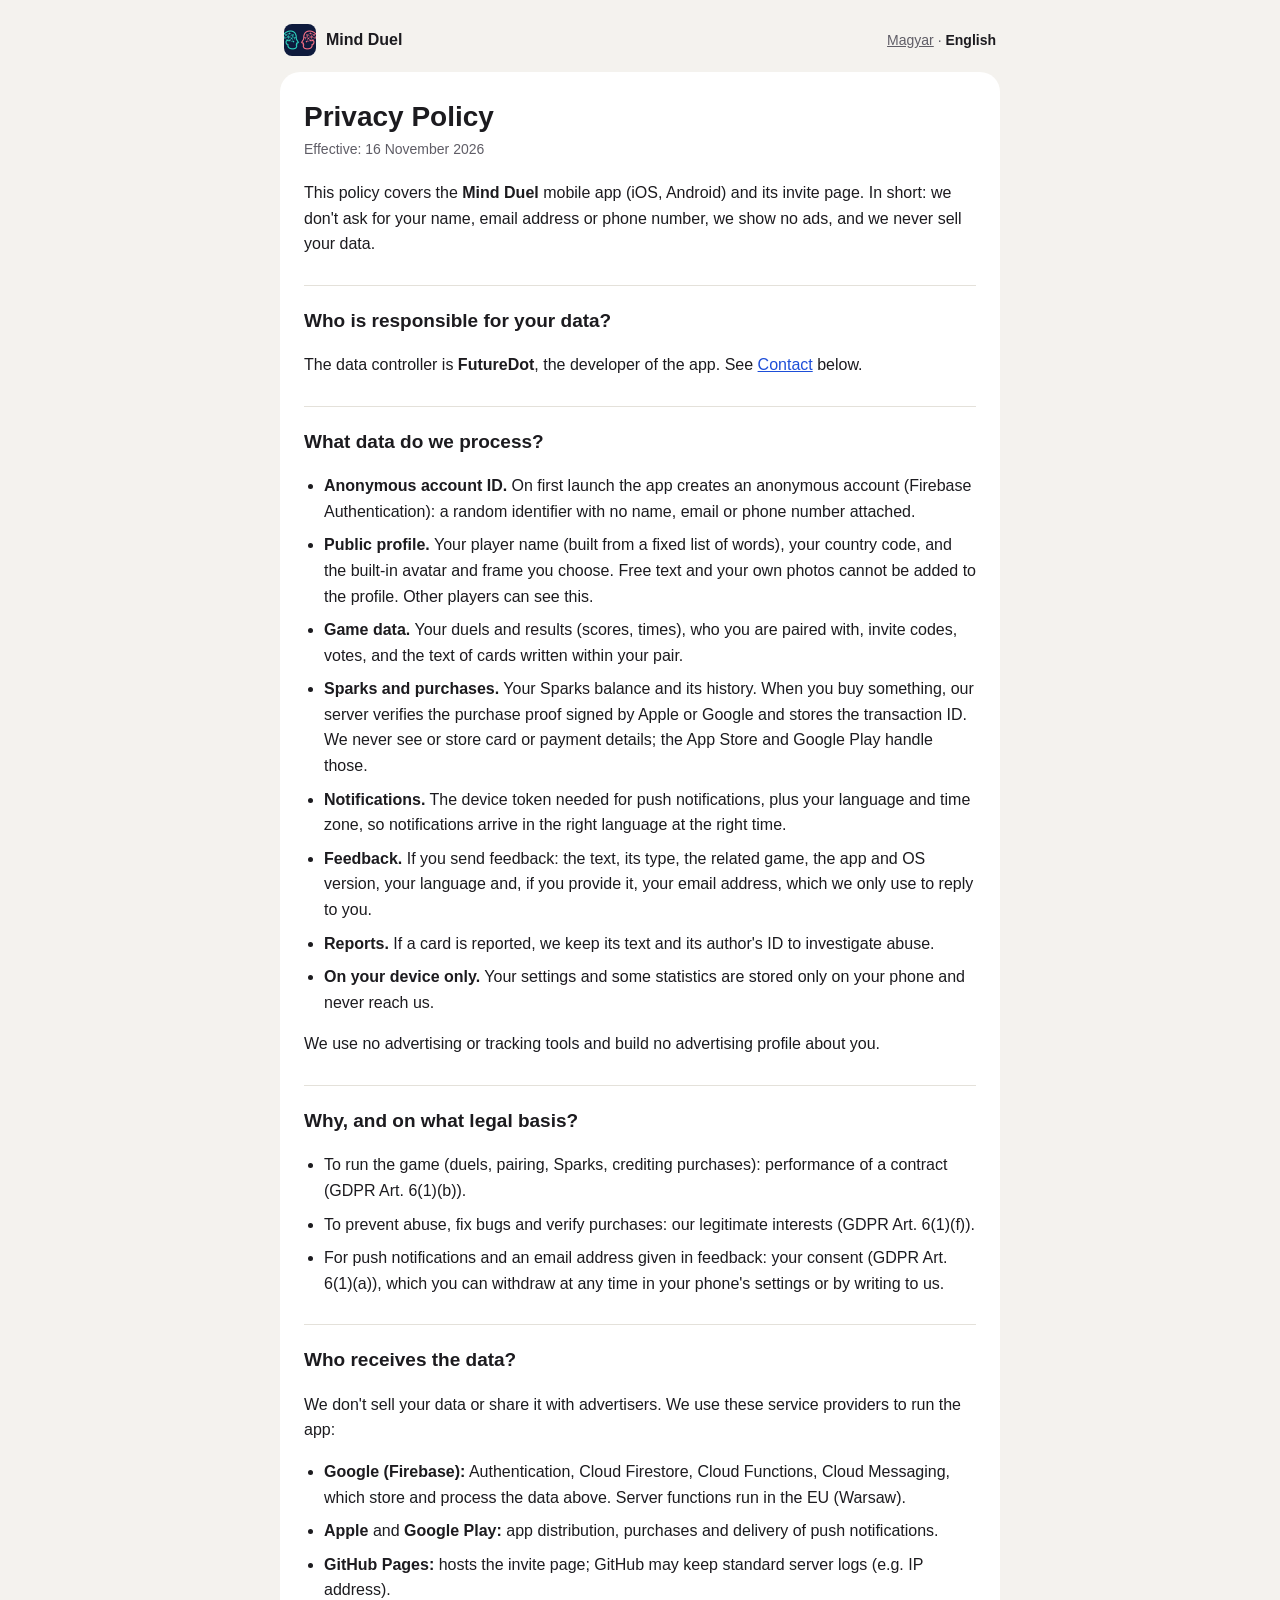
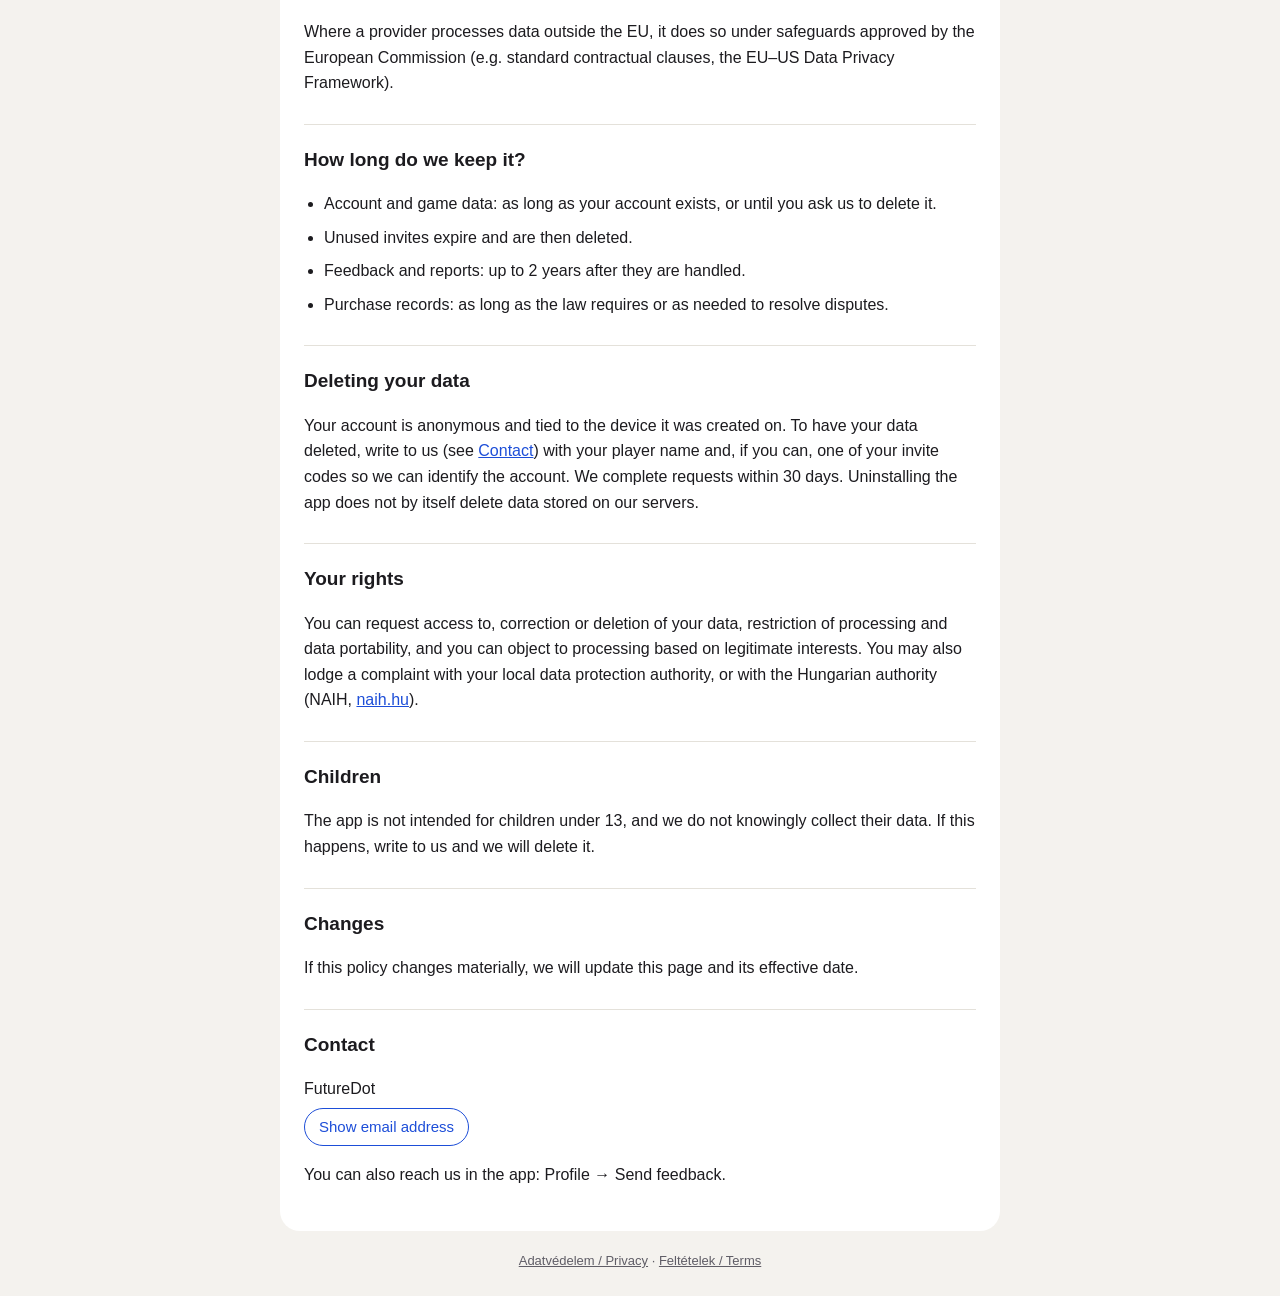
==== privacy/index.html @ 0b428b89 "Adatvédelem és Felhasználási feltételek oldal, footer a meghívón Co-Authored-By: Claude Opus 5.5 <no" ====
<!doctype html>
<html lang="hu">
<head>
<meta charset="utf-8">
<meta name="viewport" content="width=device-width, initial-scale=1">
<title>Mind Duel – Adatvédelem</title>
<meta name="description" content="Mind Duel – adatvédelmi tájékoztató / privacy policy">
<link rel="icon" type="image/png" href="../i/icon.png">
<link rel="stylesheet" href="../legal.css">
</head>
<body>
<nav class="top">
  <a class="brand" href="../i/"><img src="../i/icon.png" alt="">Mind Duel</a>
  <span class="langs"><a href="?lang=hu" data-lang="hu">Magyar</a> · <a href="?lang=en" data-lang="en">English</a></span>
</nav>

<article lang="hu">
<h1>Adatvédelmi tájékoztató</h1>
<p class="date">Hatályos: 2026. november 16.</p>

<p>Ez a tájékoztató a <strong>Mind Duel</strong> mobilalkalmazásra (iOS, Android) és a hozzá tartozó meghívóoldalra
vonatkozik. Röviden: nem kérünk tőled nevet, e-mail-címet vagy telefonszámot, nem mutatunk reklámot, és nem adjuk el
az adataidat.</p>

<h2>Ki kezeli az adataidat?</h2>
<p>Az adatkezelő a <strong>FutureDot</strong>, az alkalmazás fejlesztője. Elérhetőség: lásd lent, a
<a href="#kapcsolat">Kapcsolat</a> résznél.</p>

<h2>Milyen adatokat kezelünk?</h2>
<ul>
  <li><strong>Névtelen fiókazonosító.</strong> Az első indításkor az app egy névtelen fiókot hoz létre (Firebase
    Authentication). Ez egy véletlenszerű azonosító, nem tartozik hozzá név, e-mail-cím vagy telefonszám.</li>
  <li><strong>Nyilvános profil.</strong> Az előre megadott szavakból összeállított játékosneved, az országkódod, valamint
    a választott beépített profilképed és kereted. Szabad szöveget vagy saját fényképet a profilba nem lehet
    feltölteni. Ezt a többi játékos is láthatja.</li>
  <li><strong>Játékadatok.</strong> A párbajaid és eredményeid (pontszám, idő), az, hogy kivel alkottok párt, a
    meghívókódok, a szavazatok, valamint a párotokon belül írt kártyák szövege.</li>
  <li><strong>Szikra és vásárlások.</strong> A Szikra-egyenleged és annak változásai. Vásárláskor az Apple vagy a Google
    által aláírt vásárlási igazolást a szerverünk ellenőrzi, és eltároljuk a tranzakció azonosítóját. Bankkártya- vagy
    fizetési adatokat nem látunk és nem tárolunk, ezeket az App Store, illetve a Google Play kezeli.</li>
  <li><strong>Értesítések.</strong> A push-értesítésekhez szükséges eszköztoken, valamint a nyelved és az időzónád, hogy
    az értesítések a megfelelő nyelven és időben érkezzenek.</li>
  <li><strong>Visszajelzés.</strong> Ha visszajelzést küldesz: a szöveg, a típusa, az érintett játék, az app és a
    telefonod operációs rendszerének verziója, a nyelv, és ha megadod, az e-mail-címed. Az e-mail-címet csak arra
    használjuk, hogy válaszoljunk.</li>
  <li><strong>Bejelentések.</strong> Ha egy kártyát bejelentenek, a kártya szövegét és szerzőjének azonosítóját a
    visszaélések kivizsgálásához megőrizzük.</li>
  <li><strong>Csak a készülékeden.</strong> A beállításaid és egyes statisztikák csak a telefonodon tárolódnak, hozzánk
    nem jutnak el.</li>
</ul>
<p>Nem használunk reklám- vagy követő eszközöket, és nem készítünk rólad hirdetési profilt.</p>

<h2>Miért és milyen jogalapon?</h2>
<ul>
  <li>A játék működtetéséhez (párbajok, párosítás, Szikra, vásárlások jóváírása): a szolgáltatás nyújtása, vagyis a
    szerződés teljesítése (GDPR 6. cikk (1) b)).</li>
  <li>A visszaélések kiszűréséhez, a hibakereséshez és a vásárlások ellenőrzéséhez: jogos érdekünk (GDPR 6. cikk
    (1) f)).</li>
  <li>A push-értesítésekhez és a visszajelzésben megadott e-mail-címhez: a hozzájárulásod (GDPR 6. cikk (1) a)), amelyet
    bármikor visszavonhatsz a telefonod beállításaiban, illetve nekünk írva.</li>
</ul>

<h2>Kik kapják meg az adatokat?</h2>
<p>Az adatokat nem adjuk el és nem adjuk tovább hirdetőknek. A működéshez az alábbi szolgáltatókat vesszük igénybe:</p>
<ul>
  <li><strong>Google (Firebase):</strong> Authentication, Cloud Firestore, Cloud Functions, Cloud Messaging. Ezek tárolják
    és dolgozzák fel a fenti adatokat. A szerveroldali funkciók az EU-ban (Varsó) futnak.</li>
  <li><strong>Apple</strong> és <strong>Google Play:</strong> az app terjesztése, a vásárlások és a push-értesítések
    kézbesítése.</li>
  <li><strong>GitHub Pages:</strong> a meghívóoldal kiszolgálása. A GitHub a szokásos szervernaplókat (pl. IP-cím)
    rögzítheti.</li>
</ul>
<p>Ha valamelyik szolgáltató az EU-n kívül is kezel adatot, az az Európai Bizottság által elfogadott garanciák
(pl. általános szerződési feltételek, EU–USA adatvédelmi keret) alapján történik.</p>

<h2>Meddig őrizzük?</h2>
<ul>
  <li>A fiók- és játékadatokat addig, amíg a fiókod létezik, vagy amíg nem kéred a törlésüket.</li>
  <li>A fel nem használt meghívók lejárnak, majd törlődnek.</li>
  <li>A visszajelzéseket és a bejelentéseket a feldolgozásuk után legfeljebb 2 évig.</li>
  <li>A vásárlások nyilvántartását addig, ameddig jogszabály előírja, illetve a viták rendezéséhez szükséges.</li>
</ul>

<h2>Az adataid törlése</h2>
<p>A fiók névtelen, és ahhoz a készülékhez tartozik, amelyen létrejött. Ha törölni szeretnéd az adataidat, írj nekünk
(lásd <a href="#kapcsolat">Kapcsolat</a>). Add meg a játékosnevedet, és ha tudod, egy meghívókódodat, hogy
azonosíthassuk a fiókot. A kérést 30 napon belül teljesítjük. Az app eltávolítása önmagában nem törli a szerveren
tárolt adatokat.</p>

<h2>Jogaid</h2>
<p>Kérheted az adataidhoz való hozzáférést, azok helyesbítését, törlését, kezelésük korlátozását, az adathordozhatóságot,
és tiltakozhatsz a jogos érdeken alapuló adatkezelés ellen. Ha úgy érzed, hogy megsértettük a jogaidat, panaszt tehetsz
a Nemzeti Adatvédelmi és Információszabadság Hatóságnál (NAIH, <a href="https://naih.hu">naih.hu</a>) vagy a
lakóhelyed szerinti adatvédelmi hatóságnál.</p>

<h2>Gyermekek</h2>
<p>Az app nem 13 év alatti gyermekeknek készült, és tudatosan nem gyűjtünk tőlük adatot. Ha mégis így történt, írj nekünk,
és töröljük.</p>

<h2>Változások</h2>
<p>Ha a tájékoztató lényegesen változik, azt ezen az oldalon jelezzük, és frissítjük a hatálybalépés dátumát.</p>

<h2 id="kapcsolat">Kapcsolat</h2>
<p>FutureDot<br><span class="mail"><button type="button" class="reveal">E-mail-cím megjelenítése</button></span></p>
<p>Az appban is írhatsz nekünk: Profil → Visszajelzés.</p>
</article>

<article lang="en" hidden>
<h1>Privacy Policy</h1>
<p class="date">Effective: 16 November 2026</p>

<p>This policy covers the <strong>Mind Duel</strong> mobile app (iOS, Android) and its invite page. In short: we don't ask
for your name, email address or phone number, we show no ads, and we never sell your data.</p>

<h2>Who is responsible for your data?</h2>
<p>The data controller is <strong>FutureDot</strong>, the developer of the app. See <a href="#contact">Contact</a>
below.</p>

<h2>What data do we process?</h2>
<ul>
  <li><strong>Anonymous account ID.</strong> On first launch the app creates an anonymous account (Firebase
    Authentication): a random identifier with no name, email or phone number attached.</li>
  <li><strong>Public profile.</strong> Your player name (built from a fixed list of words), your country code, and the
    built-in avatar and frame you choose. Free text and your own photos cannot be added to the profile. Other players can
    see this.</li>
  <li><strong>Game data.</strong> Your duels and results (scores, times), who you are paired with, invite codes, votes,
    and the text of cards written within your pair.</li>
  <li><strong>Sparks and purchases.</strong> Your Sparks balance and its history. When you buy something, our server
    verifies the purchase proof signed by Apple or Google and stores the transaction ID. We never see or store card or
    payment details; the App Store and Google Play handle those.</li>
  <li><strong>Notifications.</strong> The device token needed for push notifications, plus your language and time zone,
    so notifications arrive in the right language at the right time.</li>
  <li><strong>Feedback.</strong> If you send feedback: the text, its type, the related game, the app and OS version, your
    language and, if you provide it, your email address, which we only use to reply to you.</li>
  <li><strong>Reports.</strong> If a card is reported, we keep its text and its author's ID to investigate abuse.</li>
  <li><strong>On your device only.</strong> Your settings and some statistics are stored only on your phone and never
    reach us.</li>
</ul>
<p>We use no advertising or tracking tools and build no advertising profile about you.</p>

<h2>Why, and on what legal basis?</h2>
<ul>
  <li>To run the game (duels, pairing, Sparks, crediting purchases): performance of a contract (GDPR Art. 6(1)(b)).</li>
  <li>To prevent abuse, fix bugs and verify purchases: our legitimate interests (GDPR Art. 6(1)(f)).</li>
  <li>For push notifications and an email address given in feedback: your consent (GDPR Art. 6(1)(a)), which you can
    withdraw at any time in your phone's settings or by writing to us.</li>
</ul>

<h2>Who receives the data?</h2>
<p>We don't sell your data or share it with advertisers. We use these service providers to run the app:</p>
<ul>
  <li><strong>Google (Firebase):</strong> Authentication, Cloud Firestore, Cloud Functions, Cloud Messaging, which store and
    process the data above. Server functions run in the EU (Warsaw).</li>
  <li><strong>Apple</strong> and <strong>Google Play:</strong> app distribution, purchases and delivery of push
    notifications.</li>
  <li><strong>GitHub Pages:</strong> hosts the invite page; GitHub may keep standard server logs (e.g. IP address).</li>
</ul>
<p>Where a provider processes data outside the EU, it does so under safeguards approved by the European Commission
(e.g. standard contractual clauses, the EU–US Data Privacy Framework).</p>

<h2>How long do we keep it?</h2>
<ul>
  <li>Account and game data: as long as your account exists, or until you ask us to delete it.</li>
  <li>Unused invites expire and are then deleted.</li>
  <li>Feedback and reports: up to 2 years after they are handled.</li>
  <li>Purchase records: as long as the law requires or as needed to resolve disputes.</li>
</ul>

<h2>Deleting your data</h2>
<p>Your account is anonymous and tied to the device it was created on. To have your data deleted, write to us (see
<a href="#contact">Contact</a>) with your player name and, if you can, one of your invite codes so we can identify the
account. We complete requests within 30 days. Uninstalling the app does not by itself delete data stored on our
servers.</p>

<h2>Your rights</h2>
<p>You can request access to, correction or deletion of your data, restriction of processing and data portability, and
you can object to processing based on legitimate interests. You may also lodge a complaint with your local data
protection authority, or with the Hungarian authority (NAIH, <a href="https://naih.hu">naih.hu</a>).</p>

<h2>Children</h2>
<p>The app is not intended for children under 13, and we do not knowingly collect their data. If this happens, write to
us and we will delete it.</p>

<h2>Changes</h2>
<p>If this policy changes materially, we will update this page and its effective date.</p>

<h2 id="contact">Contact</h2>
<p>FutureDot<br><span class="mail"><button type="button" class="reveal">Show email address</button></span></p>
<p>You can also reach us in the app: Profile → Send feedback.</p>
</article>

<footer><a href="../privacy/">Adatvédelem / Privacy</a> · <a href="../terms/">Feltételek / Terms</a></footer>
<script src="../legal.js"></script>
</body>
</html>
---- legal.css ----
/* Közös stílus az Adatvédelem és a Feltételek oldalhoz (a meghívóoldal színeivel). */
:root { --bg:#f4f2ee; --card:#fff; --fg:#1c1b1f; --muted:#5f5d66; --accent:#1d4ed8; --line:#e4e1da; }
@media (prefers-color-scheme: dark) {
  :root { --bg:#121214; --card:#1c1c1f; --fg:#ecebf0; --muted:#a9a7b0; --accent:#60a5fa; --line:#2c2c31; }
}
* { box-sizing: border-box; }
body { margin:0; background:var(--bg); color:var(--fg); padding:16px;
       font:16px/1.6 -apple-system, BlinkMacSystemFont, "Segoe UI", Roboto, sans-serif; }
nav.top, article, footer { max-width:720px; margin:0 auto; }
nav.top { display:flex; justify-content:space-between; align-items:center; gap:12px; padding:8px 4px 16px; flex-wrap:wrap; }
.brand { display:flex; align-items:center; gap:10px; font-weight:700; color:var(--fg); text-decoration:none; }
.brand img { width:32px; height:32px; border-radius:8px; }
.langs { font-size:14px; color:var(--muted); }
.langs a { color:var(--muted); }
.langs a.on { color:var(--fg); font-weight:600; text-decoration:none; }
article { background:var(--card); border-radius:20px; padding:28px 24px; }
h1 { font-size:28px; line-height:1.2; margin:0 0 4px; }
h2 { font-size:19px; margin:28px 0 8px; padding-top:20px; border-top:1px solid var(--line); }
.date { color:var(--muted); margin:0 0 20px; font-size:14px; }
p, li { overflow-wrap:anywhere; }
ul { padding-left:20px; }
li { margin-bottom:8px; }
a { color:var(--accent); }
button.reveal { font:inherit; font-size:15px; color:var(--accent); background:none; border:1.5px solid var(--accent);
                border-radius:999px; padding:6px 14px; margin-top:6px; cursor:pointer; }
footer { text-align:center; font-size:13px; color:var(--muted); padding:20px 0 8px; }
footer a { color:var(--muted); }
[hidden] { display:none !important; }
@media (max-width:480px) { article { padding:22px 18px; } h1 { font-size:24px; } }
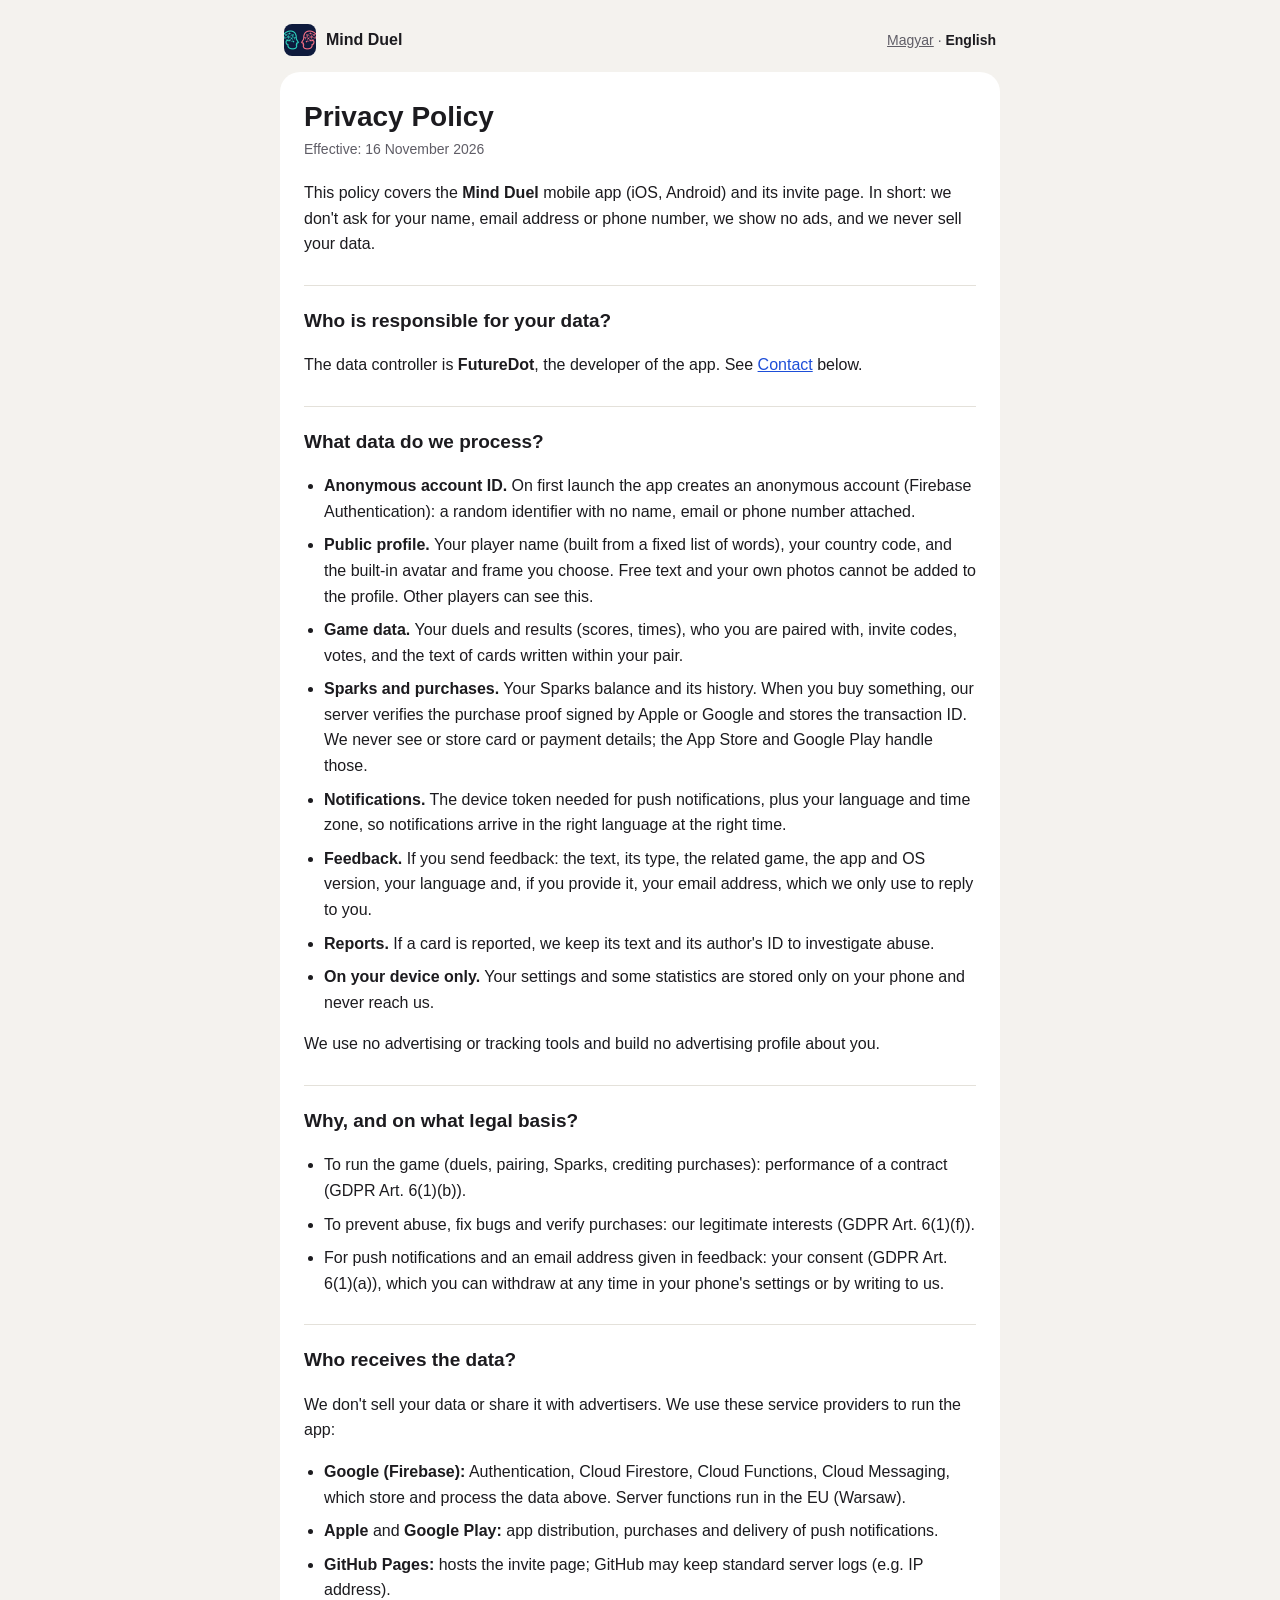
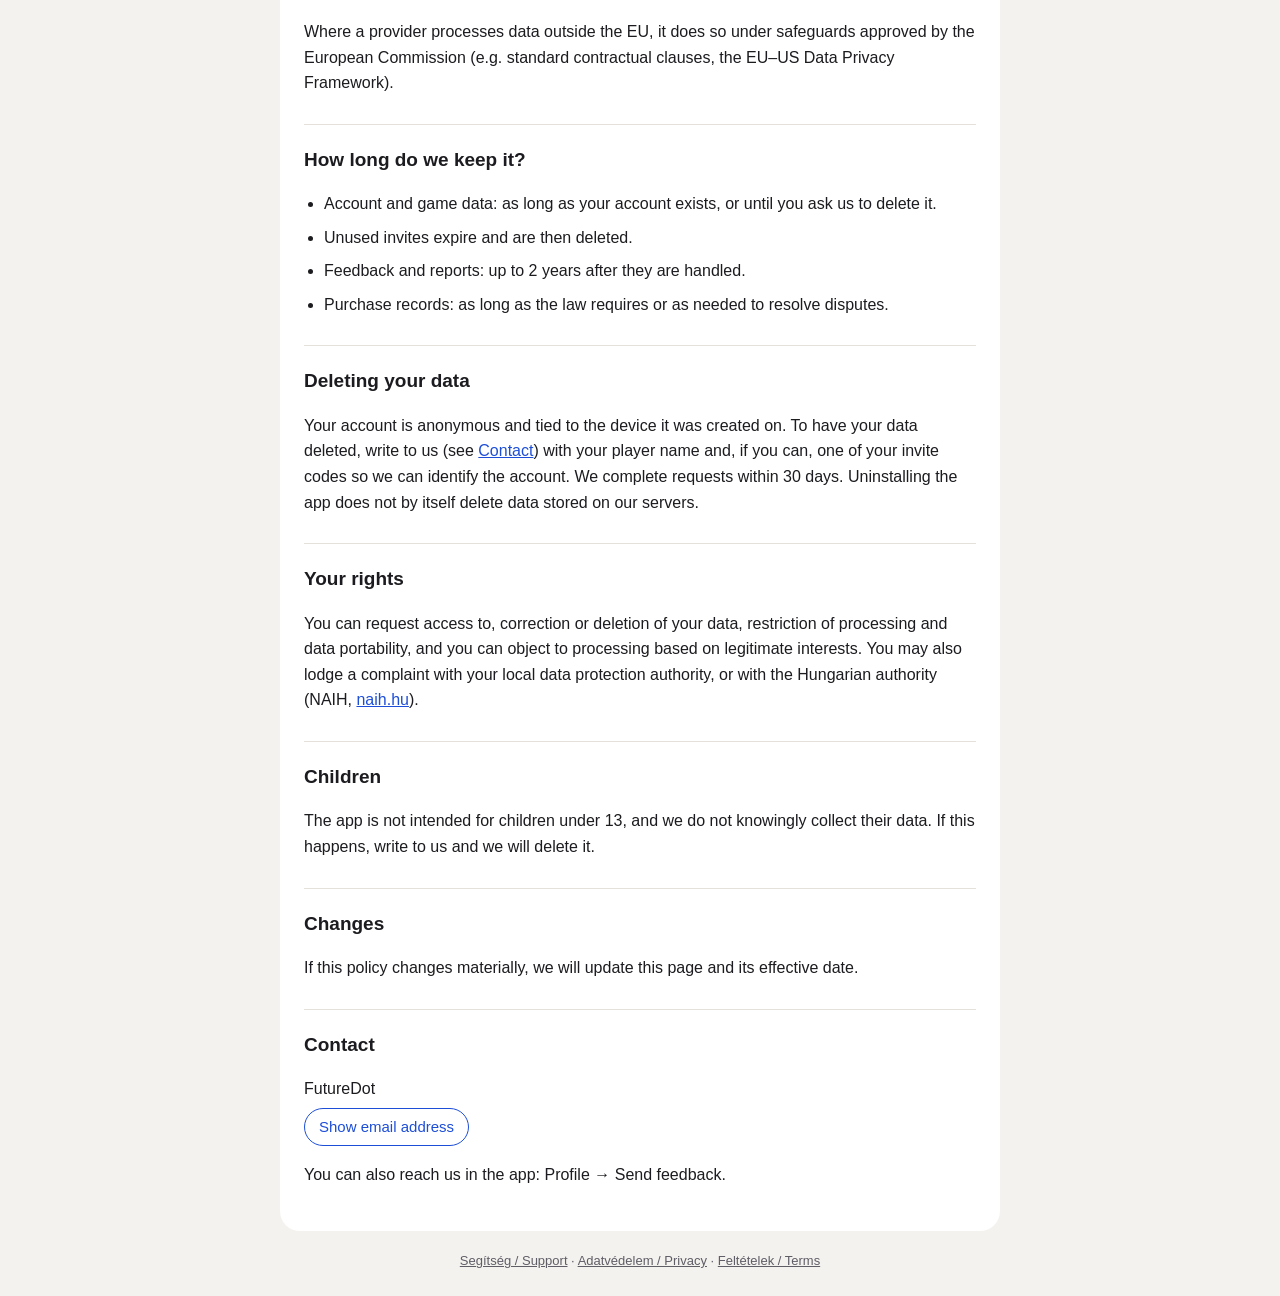
==== commit c4d68678: "Segítség / Support oldal, link a láblécben Co-Authored-By: Claude Opus 5.5 <noreply@anthropic.com>" ====
--- a/privacy/index.html
+++ b/privacy/index.html
@@ -189,7 +189,7 @@
 <p>You can also reach us in the app: Profile → Send feedback.</p>
 </article>
 
-<footer><a href="../privacy/">Adatvédelem / Privacy</a> · <a href="../terms/">Feltételek / Terms</a></footer>
+<footer><a href="../support/">Segítség / Support</a> · <a href="../privacy/">Adatvédelem / Privacy</a> · <a href="../terms/">Feltételek / Terms</a></footer>
 <script src="../legal.js"></script>
 </body>
 </html>
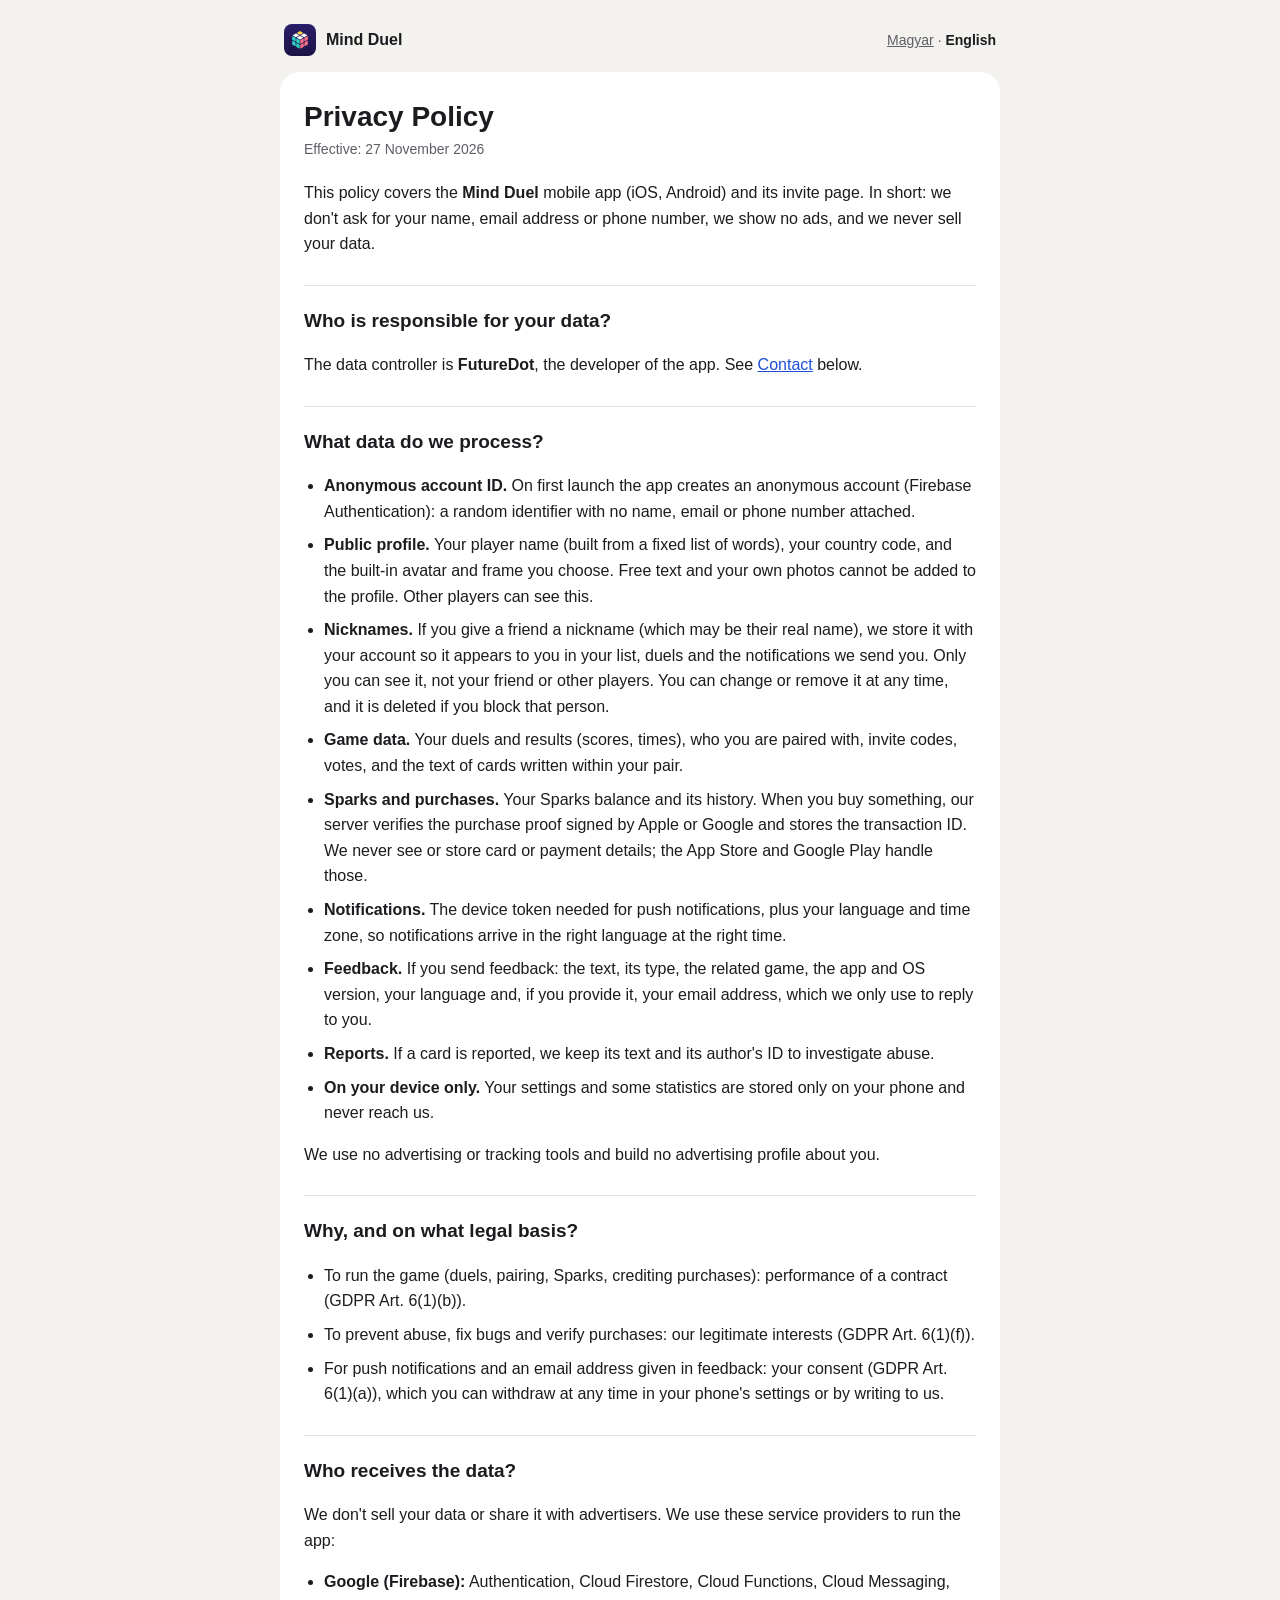
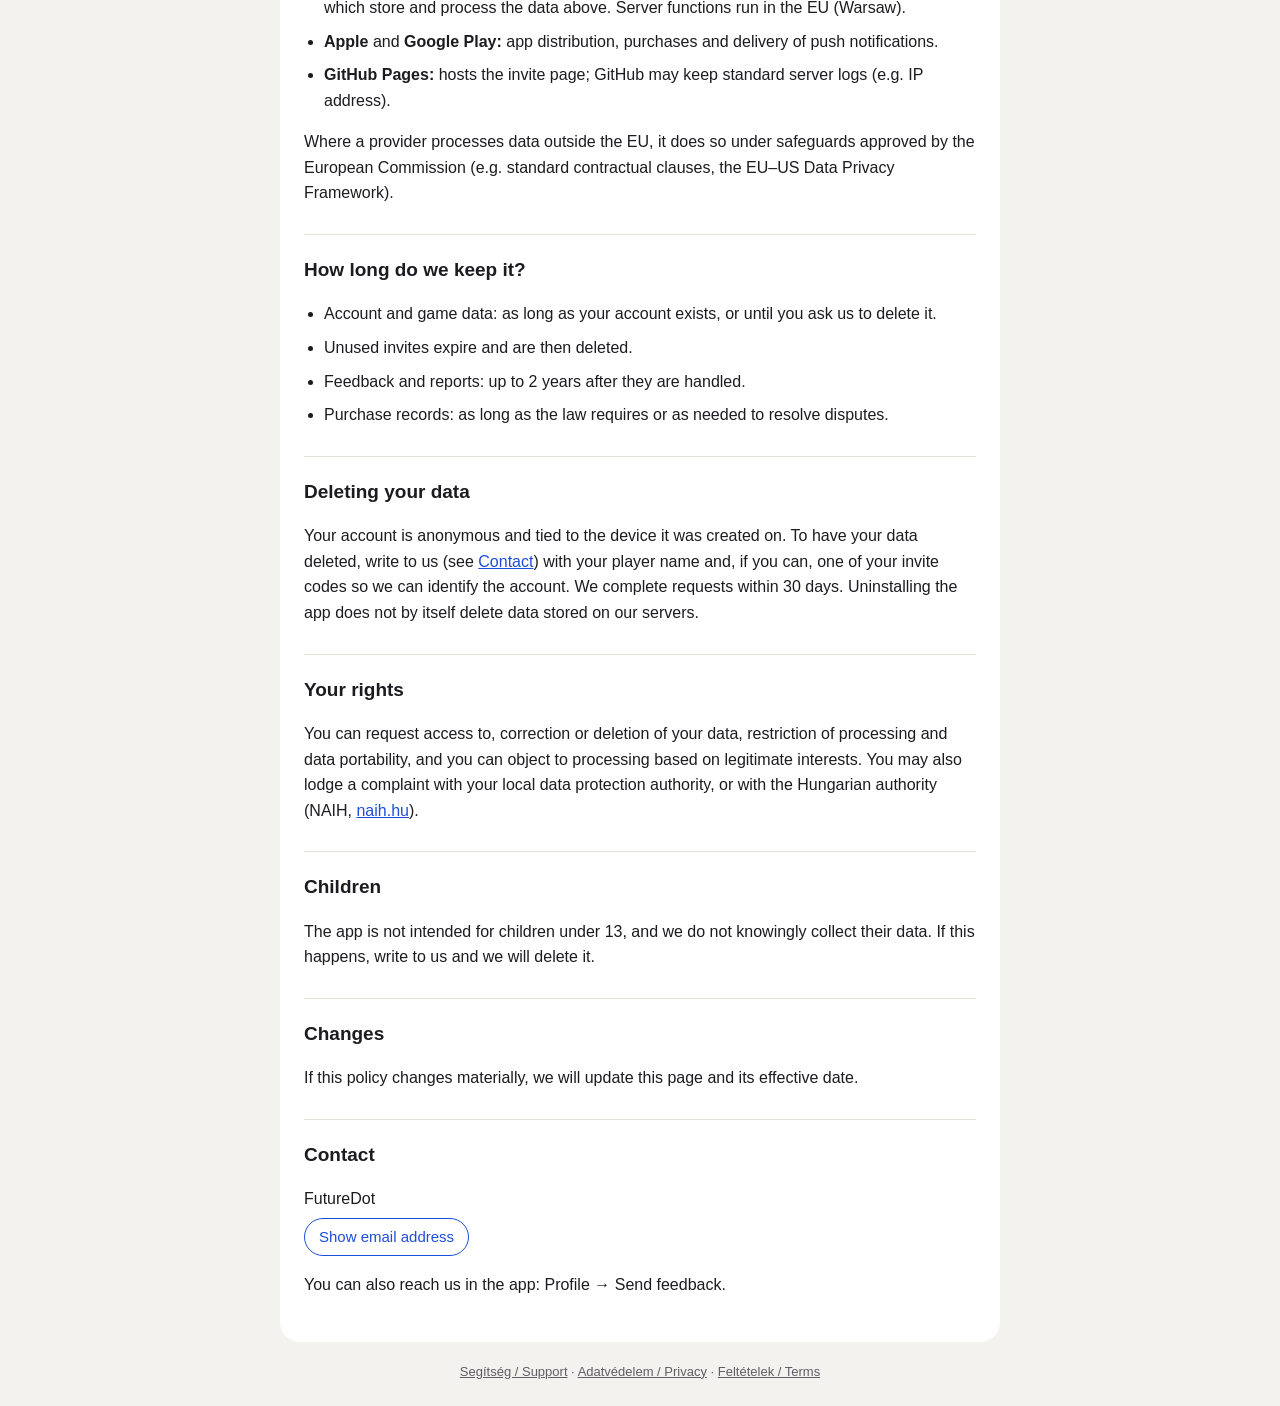
==== commit 1b2ffa0d: "Adatvédelem: becenevek (HU/EN) Co-Authored-By: Claude Opus 5.5 <noreply@anthropic.com>" ====
--- a/privacy/index.html
+++ b/privacy/index.html
@@ -16,7 +16,7 @@
 
 <article lang="hu">
 <h1>Adatvédelmi tájékoztató</h1>
-<p class="date">Hatályos: 2026. november 16.</p>
+<p class="date">Hatályos: 2026. november 27.</p>
 
 <p>Ez a tájékoztató a <strong>Mind Duel</strong> mobilalkalmazásra (iOS, Android) és a hozzá tartozó meghívóoldalra
 vonatkozik. Röviden: nem kérünk tőled nevet, e-mail-címet vagy telefonszámot, nem mutatunk reklámot, és nem adjuk el
@@ -33,6 +33,9 @@
   <li><strong>Nyilvános profil.</strong> Az előre megadott szavakból összeállított játékosneved, az országkódod, valamint
     a választott beépített profilképed és kereted. Szabad szöveget vagy saját fényképet a profilba nem lehet
     feltölteni. Ezt a többi játékos is láthatja.</li>
+  <li><strong>Becenevek.</strong> Ha egy barátodnak becenevet adsz (ez lehet a valódi neve is), azt a fiókodhoz
+    tároljuk, hogy nálad a listában, a párbajokban és a neked küldött értesítésekben megjelenjen. Csak te látod, a
+    barátod és más játékosok nem. Bármikor módosíthatod vagy törölheted, és ha letiltod az illetőt, törlődik.</li>
   <li><strong>Játékadatok.</strong> A párbajaid és eredményeid (pontszám, idő), az, hogy kivel alkottok párt, a
     meghívókódok, a szavazatok, valamint a párotokon belül írt kártyák szövege.</li>
   <li><strong>Szikra és vásárlások.</strong> A Szikra-egyenleged és annak változásai. Vásárláskor az Apple vagy a Google
@@ -107,7 +110,7 @@
 
 <article lang="en" hidden>
 <h1>Privacy Policy</h1>
-<p class="date">Effective: 16 November 2026</p>
+<p class="date">Effective: 27 November 2026</p>
 
 <p>This policy covers the <strong>Mind Duel</strong> mobile app (iOS, Android) and its invite page. In short: we don't ask
 for your name, email address or phone number, we show no ads, and we never sell your data.</p>
@@ -123,6 +126,9 @@
   <li><strong>Public profile.</strong> Your player name (built from a fixed list of words), your country code, and the
     built-in avatar and frame you choose. Free text and your own photos cannot be added to the profile. Other players can
     see this.</li>
+  <li><strong>Nicknames.</strong> If you give a friend a nickname (which may be their real name), we store it with your
+    account so it appears to you in your list, duels and the notifications we send you. Only you can see it, not your
+    friend or other players. You can change or remove it at any time, and it is deleted if you block that person.</li>
   <li><strong>Game data.</strong> Your duels and results (scores, times), who you are paired with, invite codes, votes,
     and the text of cards written within your pair.</li>
   <li><strong>Sparks and purchases.</strong> Your Sparks balance and its history. When you buy something, our server
